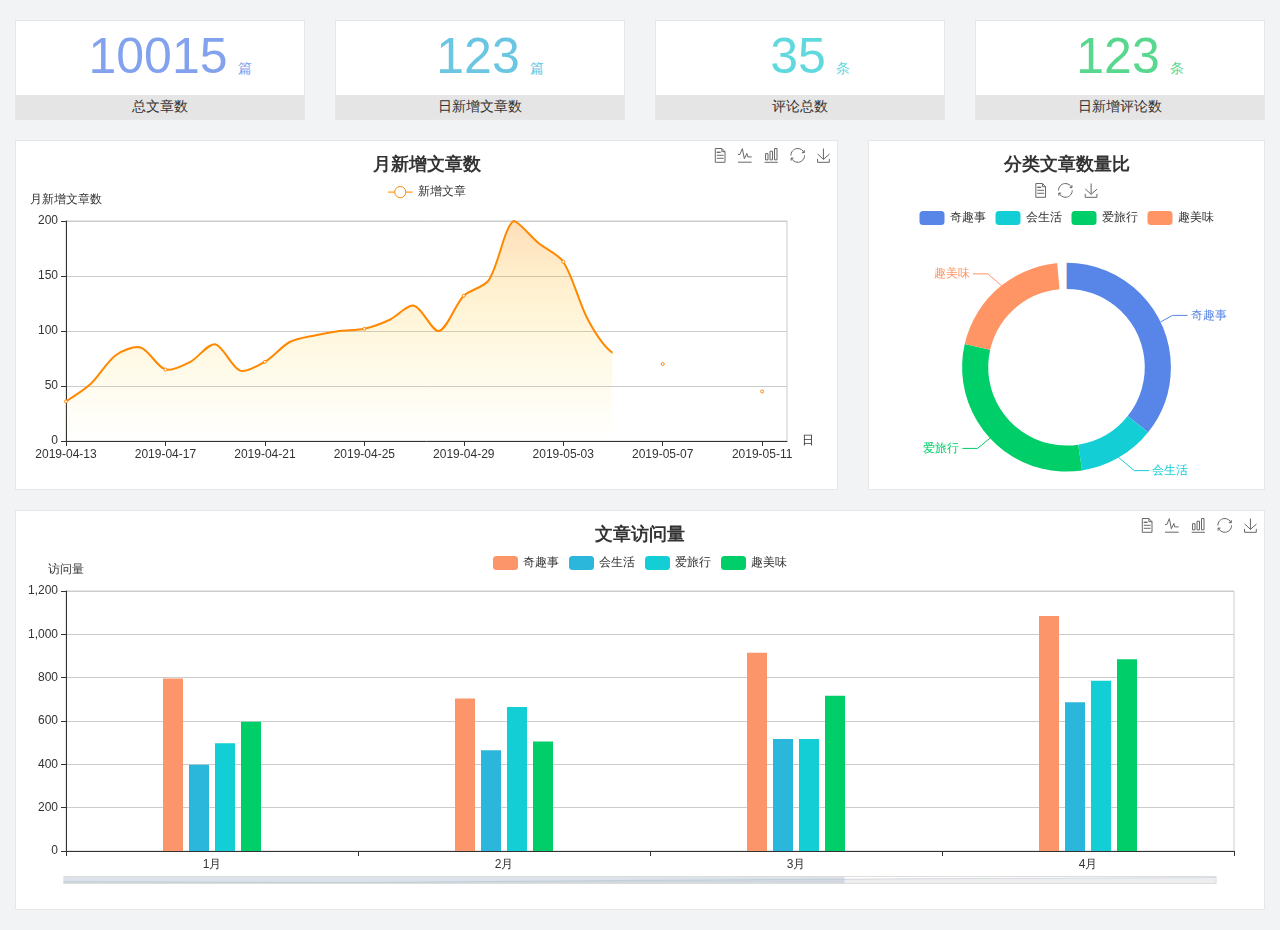
==== home/dashboard.html @ dcd06ef4 "init project" ====
<!DOCTYPE html>
<html lang="en">

<head>
  <meta charset="UTF-8">
  <meta name="viewport" content="width=device-width, initial-scale=1.0">
  <meta http-equiv="X-UA-Compatible" content="ie=edge">
  <title>图表统计</title>
  <link rel="stylesheet" href="../../assets/lib/bootstrap.css" />
  <link rel="stylesheet" href="../../assets/lib/main.css" />
  <script src="../../assets/lib/jquery.js"></script>
  <script type="text/javascript" src="../../assets/lib/echarts.min.js"></script>
</head>

<body>
  <div class="container-fluid">
    <div class="row spannel_list">
      <div class="col-sm-3 col-xs-6">
        <div class="spannel">
          <em>10015</em><span>篇</span>
          <b>总文章数</b>
        </div>
      </div>
      <div class="col-sm-3 col-xs-6">
        <div class="spannel scolor01">
          <em>123</em><span>篇</span>
          <b>日新增文章数</b>
        </div>
      </div>
      <div class="col-sm-3 col-xs-6">
        <div class="spannel scolor02">
          <em>35</em><span>条</span>
          <b>评论总数</b>
        </div>
      </div>
      <div class="col-sm-3 col-xs-6">
        <div class="spannel scolor03">
          <em>123</em><span>条</span>
          <b>日新增评论数</b>
        </div>
      </div>
    </div>
  </div>

  <div class="container-fluid">
    <div class="row curve-pie">
      <div class="col-lg-8 col-md-8">
        <div class="gragh_pannel" id="curve_show"></div>
      </div>
      <div class="col-lg-4 col-md-4">
        <div class="gragh_pannel" id="pie_show"></div>
      </div>
    </div>
  </div>

  <div class="container-fluid">
    <div class="column_pannel" id="column_show"></div>
  </div>

  <script>
    var oChart = echarts.init(document.getElementById('curve_show'));
    var aList_all = [
      { 'count': 36, 'date': '2019-04-13' },
      { 'count': 52, 'date': '2019-04-14' },
      { 'count': 78, 'date': '2019-04-15' },
      { 'count': 85, 'date': '2019-04-16' },
      { 'count': 65, 'date': '2019-04-17' },
      { 'count': 72, 'date': '2019-04-18' },
      { 'count': 88, 'date': '2019-04-19' },
      { 'count': 64, 'date': '2019-04-20' },
      { 'count': 72, 'date': '2019-04-21' },
      { 'count': 90, 'date': '2019-04-22' },
      { 'count': 96, 'date': '2019-04-23' },
      { 'count': 100, 'date': '2019-04-24' },
      { 'count': 102, 'date': '2019-04-25' },
      { 'count': 110, 'date': '2019-04-26' },
      { 'count': 123, 'date': '2019-04-27' },
      { 'count': 100, 'date': '2019-04-28' },
      { 'count': 132, 'date': '2019-04-29' },
      { 'count': 146, 'date': '2019-04-30' },
      { 'count': 200, 'date': '2019-05-01' },
      { 'count': 180, 'date': '2019-05-02' },
      { 'count': 163, 'date': '2019-05-03' },
      { 'count': 110, 'date': '2019-05-04' },
      { 'count': 80, 'date': '2019-05-05' },
      { 'count': 82, 'date': '2019-05-06' },
      { 'count': 70, 'date': '2019-05-07' },
      { 'count': 65, 'date': '2019-05-08' },
      { 'count': 54, 'date': '2019-05-09' },
      { 'count': 40, 'date': '2019-05-10' },
      { 'count': 45, 'date': '2019-05-11' },
      { 'count': 38, 'date': '2019-05-12' },
    ];

    let aCount = [];
    let aDate = [];

    for (var i = 0; i < aList_all.length; i++) {
      aCount.push(aList_all[i].count);
      aDate.push(aList_all[i].date);
    }

    var chartopt = {
      title: {
        text: '月新增文章数',
        left: 'center',
        top: '10'
      },
      tooltip: {
        trigger: 'axis'
      },
      legend: {
        data: ['新增文章'],
        top: '40'
      },
      toolbox: {
        show: true,
        feature: {
          mark: { show: true },
          dataView: { show: true, readOnly: false },
          magicType: { show: true, type: ['line', 'bar'] },
          restore: { show: true },
          saveAsImage: { show: true }
        }
      },
      calculable: true,
      xAxis: [
        {
          name: '日',
          type: 'category',
          boundaryGap: false,
          data: aDate
        }
      ],
      yAxis: [
        {
          name: '月新增文章数',
          type: 'value'
        }
      ],
      series: [
        {
          name: '新增文章',
          type: 'line',
          smooth: true,
          itemStyle: { normal: { areaStyle: { type: 'default' }, color: '#f80' }, lineStyle: { color: '#f80' } },
          data: aCount
        }],
      areaStyle: {
        normal: {
          color: new echarts.graphic.LinearGradient(0, 0, 0, 1, [{
            offset: 0,
            color: 'rgba(255,136,0,0.39)'
          }, {
            offset: .34,
            color: 'rgba(255,180,0,0.25)'
          }, {
            offset: 1,
            color: 'rgba(255,222,0,0.00)'
          }])

        }
      },
      grid: {
        show: true,
        x: 50,
        x2: 50,
        y: 80,
        height: 220
      }
    };

    oChart.setOption(chartopt);


    var oPie = echarts.init(document.getElementById('pie_show'));
    var oPieopt =
    {
      title: {
        top: 10,
        text: '分类文章数量比',
        x: 'center'
      },
      tooltip: {
        trigger: 'item',
        formatter: "{a} <br/>{b} : {c} ({d}%)"
      },
      color: ['#5885e8', '#13cfd5', '#00ce68', '#ff9565'],
      legend: {
        x: 'center',
        top: 65,
        data: ['奇趣事', '会生活', '爱旅行', '趣美味']
      },
      toolbox: {
        show: true,
        x: 'center',
        top: 35,
        feature: {
          mark: { show: true },
          dataView: { show: true, readOnly: false },
          magicType: {
            show: true,
            type: ['pie', 'funnel'],
            option: {
              funnel: {
                x: '25%',
                width: '50%',
                funnelAlign: 'left',
                max: 1548
              }
            }
          },
          restore: { show: true },
          saveAsImage: { show: true }
        }
      },
      calculable: true,
      series: [
        {
          name: '访问来源',
          type: 'pie',
          radius: ['45%', '60%'],
          center: ['50%', '65%'],
          data: [
            { value: 300, name: '奇趣事' },
            { value: 100, name: '会生活' },
            { value: 260, name: '爱旅行' },
            { value: 180, name: '趣美味' }
          ]
        }
      ]
    };
    oPie.setOption(oPieopt);



    var oColumn = this.echarts.init(document.getElementById('column_show'));
    var oColumnopt =
    {
      title: {
        text: '文章访问量',
        left: 'center',
        top: '10'
      },
      tooltip: {
        trigger: 'axis'
      },
      legend: {
        data: ['奇趣事', '会生活', '爱旅行', '趣美味'],
        top: '40'
      },
      toolbox: {
        show: true,
        feature: {
          mark: { show: true },
          dataView: { show: true, readOnly: false },
          magicType: { show: true, type: ['line', 'bar'] },
          restore: { show: true },
          saveAsImage: { show: true }
        }
      },
      calculable: true,
      xAxis: [
        {
          type: 'category',
          data: ['1月', '2月', '3月', '4月', '5月']
        }
      ],
      yAxis: [
        {
          name: '访问量',
          type: 'value'
        }
      ],
      series: [
        {
          name: '奇趣事',
          type: 'bar',
          barWidth: 20,
          itemStyle: {
            normal: { areaStyle: { type: 'default' }, color: '#fd956a' }
          },
          data: [800, 708, 920, 1090, 1200]
        },
        {
          name: '会生活',
          type: 'bar',
          barWidth: 20,
          itemStyle: {
            normal: { areaStyle: { type: 'default' }, color: '#2bb6db' }
          },
          data: [400, 468, 520, 690, 800]
        },
        {
          name: '爱旅行',
          type: 'bar',
          barWidth: 20,
          itemStyle: {
            normal: { areaStyle: { type: 'default' }, color: '#13cfd5' }
          },
          data: [500, 668, 520, 790, 900]
        },
        {
          name: '趣美味',
          type: 'bar',
          barWidth: 20,
          itemStyle: {
            normal: { areaStyle: { type: 'default' }, color: '#00ce68' }
          },
          data: [600, 508, 720, 890, 1000]
        }
      ],
      grid: {
        show: true,
        x: 50,
        x2: 30,
        y: 80,
        height: 260
      },
      dataZoom: [//给x轴设置滚动条
        {
          start: 0,//默认为0
          end: 100 - 1000 / 31,//默认为100
          type: 'slider',
          show: true,
          xAxisIndex: [0],
          handleSize: 0,//滑动条的 左右2个滑动条的大小
          height: 8,//组件高度
          left: 45, //左边的距离
          right: 50,//右边的距离
          bottom: 26,//右边的距离
          handleColor: '#ddd',//h滑动图标的颜色
          handleStyle: {
            borderColor: "#cacaca",
            borderWidth: "1",
            shadowBlur: 2,
            background: "#ddd",
            shadowColor: "#ddd",
          }
        }]
    };
    oColumn.setOption(oColumnopt);
  </script>
</body>

</html>
---- assets/lib/main.css ----
body{
    font-family:'MicroSoft YaHei';
    background-color: #f2f3f5;
}
.main_wrap{
    position:fixed;
    width:100%;
    height:100%;
    left:0px;
    top:0px;
    background:url('../images/login_bg.jpg'); 
    background-size:100% 100%; 
  }
.header{
    width:1200px;
    overflow: hidden;
    margin:20px auto 0;
}
.heade .logo{
    float: left;
}
.header .copyright{
    float:right;
    font-size:12px;
    color:#fff;
    text-align:right;
    line-height:20px;
    margin-top:10px;
}
.login_form_con{
    position:absolute;
    left:50%;
    top:50%;
    margin-left:-200px;
    margin-top:-155px;
    width:400px;
    height:310px;
    background-color: #edeff0;
}

.login_form{
    position: relative;
}

.login_form .icon-user{
    position:absolute;
    font-size:16px;
    color:#999;
    left:46px;
    top:12px;
}
.login_form .icon-key{
    position:absolute;
    font-size:18px;
    color:#999;
    left:46px;
    top:78px;
}
.login_title{
    height:60px;
    background:url('../images/login_title.png') center center no-repeat #fff;
}
.input_txt,.input_pass,.input_sub{
    display:block;
    width:334px;
    height:37px;
    padding:0px;
    text-indent:40px;
    border:1px solid #ddd;
    margin:27px auto 0;
    outline:none;
}
.input_sub{
    margin-top:40px;
    height:42px;
    background-color: #19b9e7;
    text-indent:0px;
    font-size:18px;
    color:#fff;
    cursor: pointer;
}
.input_sub:hover{
    background-color: #08a0cc;
}

.sider{
    position:fixed;
    left:0;
    top:0;
    bottom:0;
    width:210px;
    background-color: #323745;
}
.sider .logo{
    display:block;
    height:56px;
    background-color: #242732;
    overflow: hidden;
}
.sider .logo img{
    display:block;
    margin:6px auto 0;
}
.user_info{
    height:79px;
    border-bottom:1px solid #5a5e6b;
}

.user_info img{
    float: left;
    width:40px;
    height:40px;
    border-radius:20px;
    margin:19px 0 0 30px;
}
.user_info span{
    float: left;
    width:120px;
    font-size:12px;
    color:#fff;
    margin:23px 0 0 20px;
}
.user_info b{
    float: left;
    width: 120px;
    font-weight:normal;
    font-size:12px;
    color:#adafb5;
    margin:2px 0 0 20px;
}

.menu .level01{
    height:50px;
    line-height:50px;
}
.menu .level01 a{
    display:block;
    height:50px;
    font-size:12px;
    color:#adafb5;
    overflow: hidden;
}
.menu .level01.active a{
    background-color: #1378f0;
    color:#fff;
}
.menu .level01.active i{
    color:#fff;
}

.menu .level01 a:hover{
    background-color: #1378f0;
    color:#fff;
}
.menu .level01 a:hover i{
    color:#fff;
}
.menu .level01 i{
    color:#61646f;
    font-size:22px;
    float: left;
    margin-left:26px;
}
.menu .level01 span{
    float: left;
    margin-left:10px;
}
.menu .level01 b{
    float: right;
    margin-right:20px;
    font-weight:normal;
    transform:rotate(90deg);
    transition:all 500ms ease;
}

.menu .level01 .rotate0{
    transform:rotate(0deg);
}

.menu .level02{
    background: #242732;
    display:none;
}


.menu .level02 li{
    height:40px;
    line-height:40px;
}
.menu .level02 li a{
    display:block;
    height:40px;
    font-size:12px;
    color:#adafb5;
    overflow: hidden;
}

.menu .level02 li a:hover{
    background-color: #1378f0;
    color:#fff;
}

.menu .level02 li i{
    font-size:12px;
    float: left;
    margin-left:60px;
}
.menu .level02 li span{
    font-size:12px;
    float: left;
    margin-left:5px;
}

.menu .level02 .active a{
    color:#ffae00;
}

.header_bar{
    position:fixed;
    left:210px;
    right:0;
    top:0;
    height:56px;
    background-color: #fff;
}

.main{
    position:fixed;
    left:210px;
    top:56px;
    right:0;
    bottom:0;
    background-color: #f2f3f5;
}

.search_form{
    width:218px;
    height:33px;
    border:1px solid #ddd;
    background-color: #f2f3f5;
    border-radius:16px;
    float: left;
    margin:12px 0 0 27px;
}

.search_form input{
    padding:0px;
    margin:0px;
    border:0px;
    float: left;
    background-color: #f2f3f5;
    font-size:12px;
    width:175px;
    height:31px;
    margin-left:12px;
    outline:none;
   
}

.search_form .icon-search{
    line-height:33px;
    cursor: pointer;
    font-size:18px;
    color:#abaebb;
}
.user_center_link{
    float:right;

}
.user_center_link a{
    line-height:56px;
    font-size:12px;
    color:#999;
    margin-right:15px;
}
.user_center_link a:hover{
    color:#ffae00
}

.user_center_link img{
    width:42px;
    height:42px;
    border-radius:32px;
    margin-right:10px;
}

.spannel_list{
    margin-top:20px;
}

.spannel{
	height:100px;
	overflow:hidden;
	text-align:center;
    position:relative;
    background-color: #fff;
    border:1px solid #e7e7e9;
    margin-bottom:20px;
}

.spannel em{
    font-style:normal;
	font-size:50px;
	line-height:50px;
	display:inline-block;
	margin:10px 0 0 20px;
	font-family:'Arial';
	color:#83a2ed;
}

.spannel span{
	font-size:14px;
	display:inline-block;
	color:#83a2ed;
	margin-left:10px;
}

.spannel b{
	position:absolute;
	left:0;
	bottom:0;
	width:100%;
	line-height:24px;
	background:#e5e5e5;
	color:#333;
	font-size:14px;
	font-weight:normal;
}

.scolor01 em,.scolor01 span{
	color:#6ac6e2;
}

.scolor02 em,.scolor02 span{
	color:#5fd9de;
}

.scolor03 em,.scolor03 span{
	color:#58d88e;
}


.gragh_pannel{
    height:350px;
    border:1px solid #e7e7e9;
    background-color: #fff!important; 
    margin-bottom:20px;  
}

.column_pannel{
    margin-bottom:20px;
    height:400px;
    border:1px solid #e7e7e9;
    background-color: #fff!important;   
}

.common_title{
    line-height:42px;
    background-color: #fbfbfb;
    border:1px solid #e7e7e9;
    margin-top:20px;
    text-indent: 15px;
    font-size:14px;
    color:#333;
}

.common_con{
    border:1px solid #e7e7e9;
    border-top:0px;
    background-color: #fff;
    padding-bottom:20px;
    margin-bottom:20px;
}
.opt_btns{
    margin-top:20px;
}

.mp20{
    margin-top:20px;
}

.pagination{   
   margin:0;
}

.article_form{
    margin-top:20px;
}

.form-group{
    margin-bottom:25px;
}

.form-group label{
    font-weight:normal;
    color:#666;
}

.icon-icondate{
    line-height:16px;
}

.user_pic{
    width:100px;
    height:100px;
    margin-bottom:10px;
}

.article_cover{
    width:200px;
    height:200px;
    margin-bottom:10px;
}
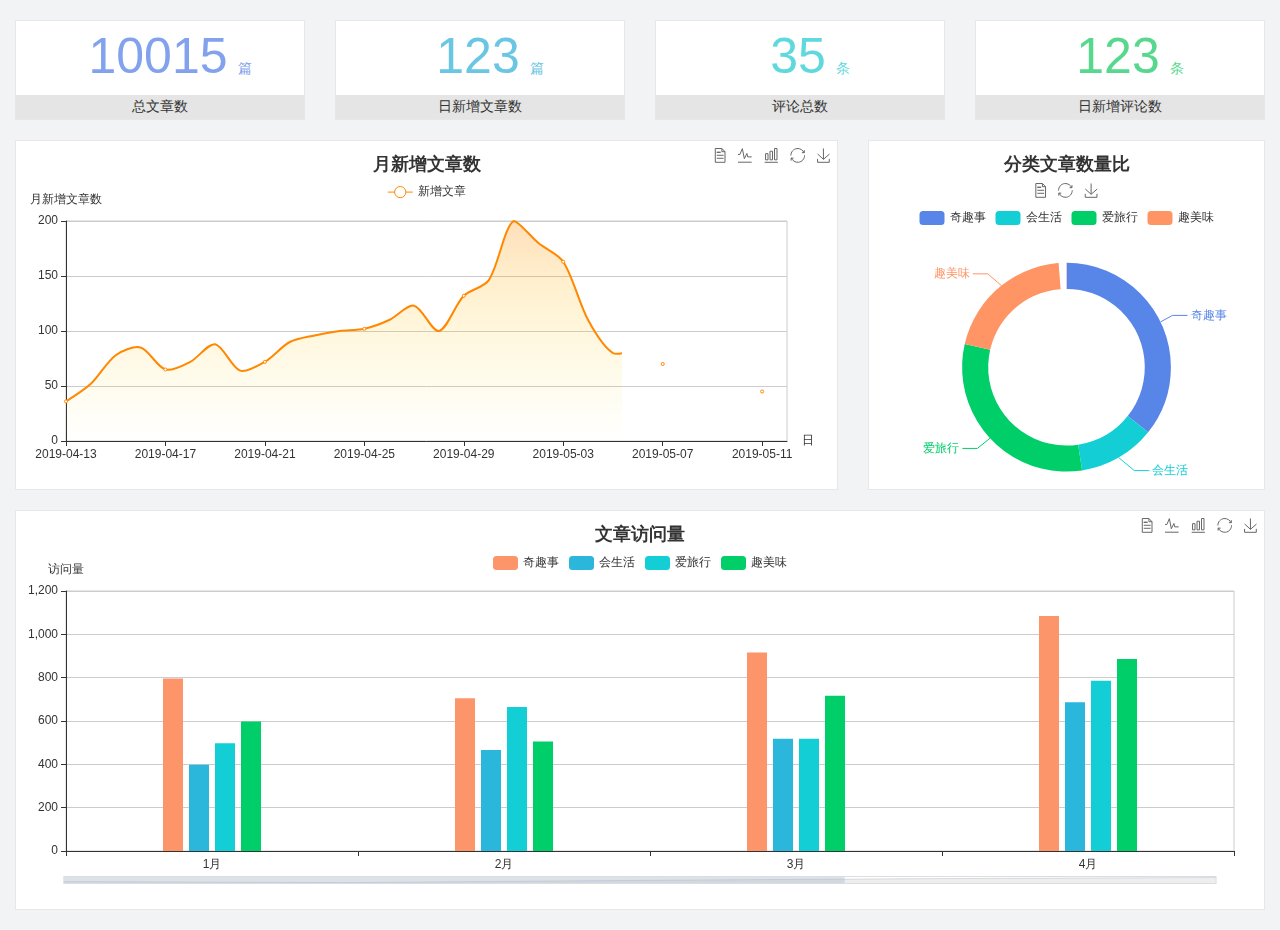
==== commit ba677fc7: "完成了主页功能的开发" ====
--- a/home/dashboard.html
+++ b/home/dashboard.html
@@ -6,10 +6,10 @@
   <meta name="viewport" content="width=device-width, initial-scale=1.0">
   <meta http-equiv="X-UA-Compatible" content="ie=edge">
   <title>图表统计</title>
-  <link rel="stylesheet" href="../../assets/lib/bootstrap.css" />
-  <link rel="stylesheet" href="../../assets/lib/main.css" />
-  <script src="../../assets/lib/jquery.js"></script>
-  <script type="text/javascript" src="../../assets/lib/echarts.min.js"></script>
+  <link rel="stylesheet" href="../assets/lib/bootstrap.css" />
+  <link rel="stylesheet" href="../assets/lib/main.css" />
+  <script src="../assets/lib/jquery.js"></script>
+  <script type="text/javascript" src="../assets/lib/echarts.min.js"></script>
 </head>
 
 <body>
@@ -59,38 +59,97 @@
 
   <script>
     var oChart = echarts.init(document.getElementById('curve_show'));
-    var aList_all = [
-      { 'count': 36, 'date': '2019-04-13' },
-      { 'count': 52, 'date': '2019-04-14' },
-      { 'count': 78, 'date': '2019-04-15' },
-      { 'count': 85, 'date': '2019-04-16' },
-      { 'count': 65, 'date': '2019-04-17' },
-      { 'count': 72, 'date': '2019-04-18' },
-      { 'count': 88, 'date': '2019-04-19' },
-      { 'count': 64, 'date': '2019-04-20' },
-      { 'count': 72, 'date': '2019-04-21' },
-      { 'count': 90, 'date': '2019-04-22' },
-      { 'count': 96, 'date': '2019-04-23' },
-      { 'count': 100, 'date': '2019-04-24' },
-      { 'count': 102, 'date': '2019-04-25' },
-      { 'count': 110, 'date': '2019-04-26' },
-      { 'count': 123, 'date': '2019-04-27' },
-      { 'count': 100, 'date': '2019-04-28' },
-      { 'count': 132, 'date': '2019-04-29' },
-      { 'count': 146, 'date': '2019-04-30' },
-      { 'count': 200, 'date': '2019-05-01' },
-      { 'count': 180, 'date': '2019-05-02' },
-      { 'count': 163, 'date': '2019-05-03' },
-      { 'count': 110, 'date': '2019-05-04' },
-      { 'count': 80, 'date': '2019-05-05' },
-      { 'count': 82, 'date': '2019-05-06' },
-      { 'count': 70, 'date': '2019-05-07' },
-      { 'count': 65, 'date': '2019-05-08' },
-      { 'count': 54, 'date': '2019-05-09' },
-      { 'count': 40, 'date': '2019-05-10' },
-      { 'count': 45, 'date': '2019-05-11' },
-      { 'count': 38, 'date': '2019-05-12' },
-    ];
+    var aList_all = [{
+      'count': 36,
+      'date': '2019-04-13'
+    }, {
+      'count': 52,
+      'date': '2019-04-14'
+    }, {
+      'count': 78,
+      'date': '2019-04-15'
+    }, {
+      'count': 85,
+      'date': '2019-04-16'
+    }, {
+      'count': 65,
+      'date': '2019-04-17'
+    }, {
+      'count': 72,
+      'date': '2019-04-18'
+    }, {
+      'count': 88,
+      'date': '2019-04-19'
+    }, {
+      'count': 64,
+      'date': '2019-04-20'
+    }, {
+      'count': 72,
+      'date': '2019-04-21'
+    }, {
+      'count': 90,
+      'date': '2019-04-22'
+    }, {
+      'count': 96,
+      'date': '2019-04-23'
+    }, {
+      'count': 100,
+      'date': '2019-04-24'
+    }, {
+      'count': 102,
+      'date': '2019-04-25'
+    }, {
+      'count': 110,
+      'date': '2019-04-26'
+    }, {
+      'count': 123,
+      'date': '2019-04-27'
+    }, {
+      'count': 100,
+      'date': '2019-04-28'
+    }, {
+      'count': 132,
+      'date': '2019-04-29'
+    }, {
+      'count': 146,
+      'date': '2019-04-30'
+    }, {
+      'count': 200,
+      'date': '2019-05-01'
+    }, {
+      'count': 180,
+      'date': '2019-05-02'
+    }, {
+      'count': 163,
+      'date': '2019-05-03'
+    }, {
+      'count': 110,
+      'date': '2019-05-04'
+    }, {
+      'count': 80,
+      'date': '2019-05-05'
+    }, {
+      'count': 82,
+      'date': '2019-05-06'
+    }, {
+      'count': 70,
+      'date': '2019-05-07'
+    }, {
+      'count': 65,
+      'date': '2019-05-08'
+    }, {
+      'count': 54,
+      'date': '2019-05-09'
+    }, {
+      'count': 40,
+      'date': '2019-05-10'
+    }, {
+      'count': 45,
+      'date': '2019-05-11'
+    }, {
+      'count': 38,
+      'date': '2019-05-12'
+    }, ];
 
     let aCount = [];
     let aDate = [];
@@ -116,36 +175,53 @@
       toolbox: {
         show: true,
         feature: {
-          mark: { show: true },
-          dataView: { show: true, readOnly: false },
-          magicType: { show: true, type: ['line', 'bar'] },
-          restore: { show: true },
-          saveAsImage: { show: true }
+          mark: {
+            show: true
+          },
+          dataView: {
+            show: true,
+            readOnly: false
+          },
+          magicType: {
+            show: true,
+            type: ['line', 'bar']
+          },
+          restore: {
+            show: true
+          },
+          saveAsImage: {
+            show: true
+          }
         }
       },
       calculable: true,
-      xAxis: [
-        {
-          name: '日',
-          type: 'category',
-          boundaryGap: false,
-          data: aDate
-        }
-      ],
-      yAxis: [
-        {
-          name: '月新增文章数',
-          type: 'value'
-        }
-      ],
-      series: [
-        {
-          name: '新增文章',
-          type: 'line',
-          smooth: true,
-          itemStyle: { normal: { areaStyle: { type: 'default' }, color: '#f80' }, lineStyle: { color: '#f80' } },
-          data: aCount
-        }],
+      xAxis: [{
+        name: '日',
+        type: 'category',
+        boundaryGap: false,
+        data: aDate
+      }],
+      yAxis: [{
+        name: '月新增文章数',
+        type: 'value'
+      }],
+      series: [{
+        name: '新增文章',
+        type: 'line',
+        smooth: true,
+        itemStyle: {
+          normal: {
+            areaStyle: {
+              type: 'default'
+            },
+            color: '#f80'
+          },
+          lineStyle: {
+            color: '#f80'
+          }
+        },
+        data: aCount
+      }],
       areaStyle: {
         normal: {
           color: new echarts.graphic.LinearGradient(0, 0, 0, 1, [{
@@ -174,8 +250,7 @@
 
 
     var oPie = echarts.init(document.getElementById('pie_show'));
-    var oPieopt =
-    {
+    var oPieopt = {
       title: {
         top: 10,
         text: '分类文章数量比',
@@ -196,8 +271,13 @@
         x: 'center',
         top: 35,
         feature: {
-          mark: { show: true },
-          dataView: { show: true, readOnly: false },
+          mark: {
+            show: true
+          },
+          dataView: {
+            show: true,
+            readOnly: false
+          },
           magicType: {
             show: true,
             type: ['pie', 'funnel'],
@@ -210,33 +290,41 @@
               }
             }
           },
-          restore: { show: true },
-          saveAsImage: { show: true }
+          restore: {
+            show: true
+          },
+          saveAsImage: {
+            show: true
+          }
         }
       },
       calculable: true,
-      series: [
-        {
-          name: '访问来源',
-          type: 'pie',
-          radius: ['45%', '60%'],
-          center: ['50%', '65%'],
-          data: [
-            { value: 300, name: '奇趣事' },
-            { value: 100, name: '会生活' },
-            { value: 260, name: '爱旅行' },
-            { value: 180, name: '趣美味' }
-          ]
-        }
-      ]
+      series: [{
+        name: '访问来源',
+        type: 'pie',
+        radius: ['45%', '60%'],
+        center: ['50%', '65%'],
+        data: [{
+          value: 300,
+          name: '奇趣事'
+        }, {
+          value: 100,
+          name: '会生活'
+        }, {
+          value: 260,
+          name: '爱旅行'
+        }, {
+          value: 180,
+          name: '趣美味'
+        }]
+      }]
     };
     oPie.setOption(oPieopt);
 
 
 
     var oColumn = this.echarts.init(document.getElementById('column_show'));
-    var oColumnopt =
-    {
+    var oColumnopt = {
       title: {
         text: '文章访问量',
         left: 'center',
@@ -252,64 +340,87 @@
       toolbox: {
         show: true,
         feature: {
-          mark: { show: true },
-          dataView: { show: true, readOnly: false },
-          magicType: { show: true, type: ['line', 'bar'] },
-          restore: { show: true },
-          saveAsImage: { show: true }
+          mark: {
+            show: true
+          },
+          dataView: {
+            show: true,
+            readOnly: false
+          },
+          magicType: {
+            show: true,
+            type: ['line', 'bar']
+          },
+          restore: {
+            show: true
+          },
+          saveAsImage: {
+            show: true
+          }
         }
       },
       calculable: true,
-      xAxis: [
-        {
-          type: 'category',
-          data: ['1月', '2月', '3月', '4月', '5月']
-        }
-      ],
-      yAxis: [
-        {
-          name: '访问量',
-          type: 'value'
-        }
-      ],
-      series: [
-        {
-          name: '奇趣事',
-          type: 'bar',
-          barWidth: 20,
-          itemStyle: {
-            normal: { areaStyle: { type: 'default' }, color: '#fd956a' }
-          },
-          data: [800, 708, 920, 1090, 1200]
+      xAxis: [{
+        type: 'category',
+        data: ['1月', '2月', '3月', '4月', '5月']
+      }],
+      yAxis: [{
+        name: '访问量',
+        type: 'value'
+      }],
+      series: [{
+        name: '奇趣事',
+        type: 'bar',
+        barWidth: 20,
+        itemStyle: {
+          normal: {
+            areaStyle: {
+              type: 'default'
+            },
+            color: '#fd956a'
+          }
         },
-        {
-          name: '会生活',
-          type: 'bar',
-          barWidth: 20,
-          itemStyle: {
-            normal: { areaStyle: { type: 'default' }, color: '#2bb6db' }
-          },
-          data: [400, 468, 520, 690, 800]
+        data: [800, 708, 920, 1090, 1200]
+      }, {
+        name: '会生活',
+        type: 'bar',
+        barWidth: 20,
+        itemStyle: {
+          normal: {
+            areaStyle: {
+              type: 'default'
+            },
+            color: '#2bb6db'
+          }
         },
-        {
-          name: '爱旅行',
-          type: 'bar',
-          barWidth: 20,
-          itemStyle: {
-            normal: { areaStyle: { type: 'default' }, color: '#13cfd5' }
-          },
-          data: [500, 668, 520, 790, 900]
+        data: [400, 468, 520, 690, 800]
+      }, {
+        name: '爱旅行',
+        type: 'bar',
+        barWidth: 20,
+        itemStyle: {
+          normal: {
+            areaStyle: {
+              type: 'default'
+            },
+            color: '#13cfd5'
+          }
         },
-        {
-          name: '趣美味',
-          type: 'bar',
-          barWidth: 20,
-          itemStyle: {
-            normal: { areaStyle: { type: 'default' }, color: '#00ce68' }
-          },
-          data: [600, 508, 720, 890, 1000]
-        }
-      ],
+        data: [500, 668, 520, 790, 900]
+      }, {
+        name: '趣美味',
+        type: 'bar',
+        barWidth: 20,
+        itemStyle: {
+          normal: {
+            areaStyle: {
+              type: 'default'
+            },
+            color: '#00ce68'
+          }
+        },
+        data: [600, 508, 720, 890, 1000]
+      }],
       grid: {
         show: true,
         x: 50,
@@ -317,19 +428,19 @@
         y: 80,
         height: 260
       },
-      dataZoom: [//给x轴设置滚动条
+      dataZoom: [ //给x轴设置滚动条
         {
-          start: 0,//默认为0
-          end: 100 - 1000 / 31,//默认为100
+          start: 0, //默认为0
+          end: 100 - 1000 / 31, //默认为100
           type: 'slider',
           show: true,
           xAxisIndex: [0],
-          handleSize: 0,//滑动条的 左右2个滑动条的大小
-          height: 8,//组件高度
+          handleSize: 0, //滑动条的 左右2个滑动条的大小
+          height: 8, //组件高度
           left: 45, //左边的距离
-          right: 50,//右边的距离
-          bottom: 26,//右边的距离
-          handleColor: '#ddd',//h滑动图标的颜色
+          right: 50, //右边的距离
+          bottom: 26, //右边的距离
+          handleColor: '#ddd', //h滑动图标的颜色
           handleStyle: {
             borderColor: "#cacaca",
             borderWidth: "1",
@@ -337,7 +448,8 @@
             background: "#ddd",
             shadowColor: "#ddd",
           }
-        }]
+        }
+      ]
     };
     oColumn.setOption(oColumnopt);
   </script>
